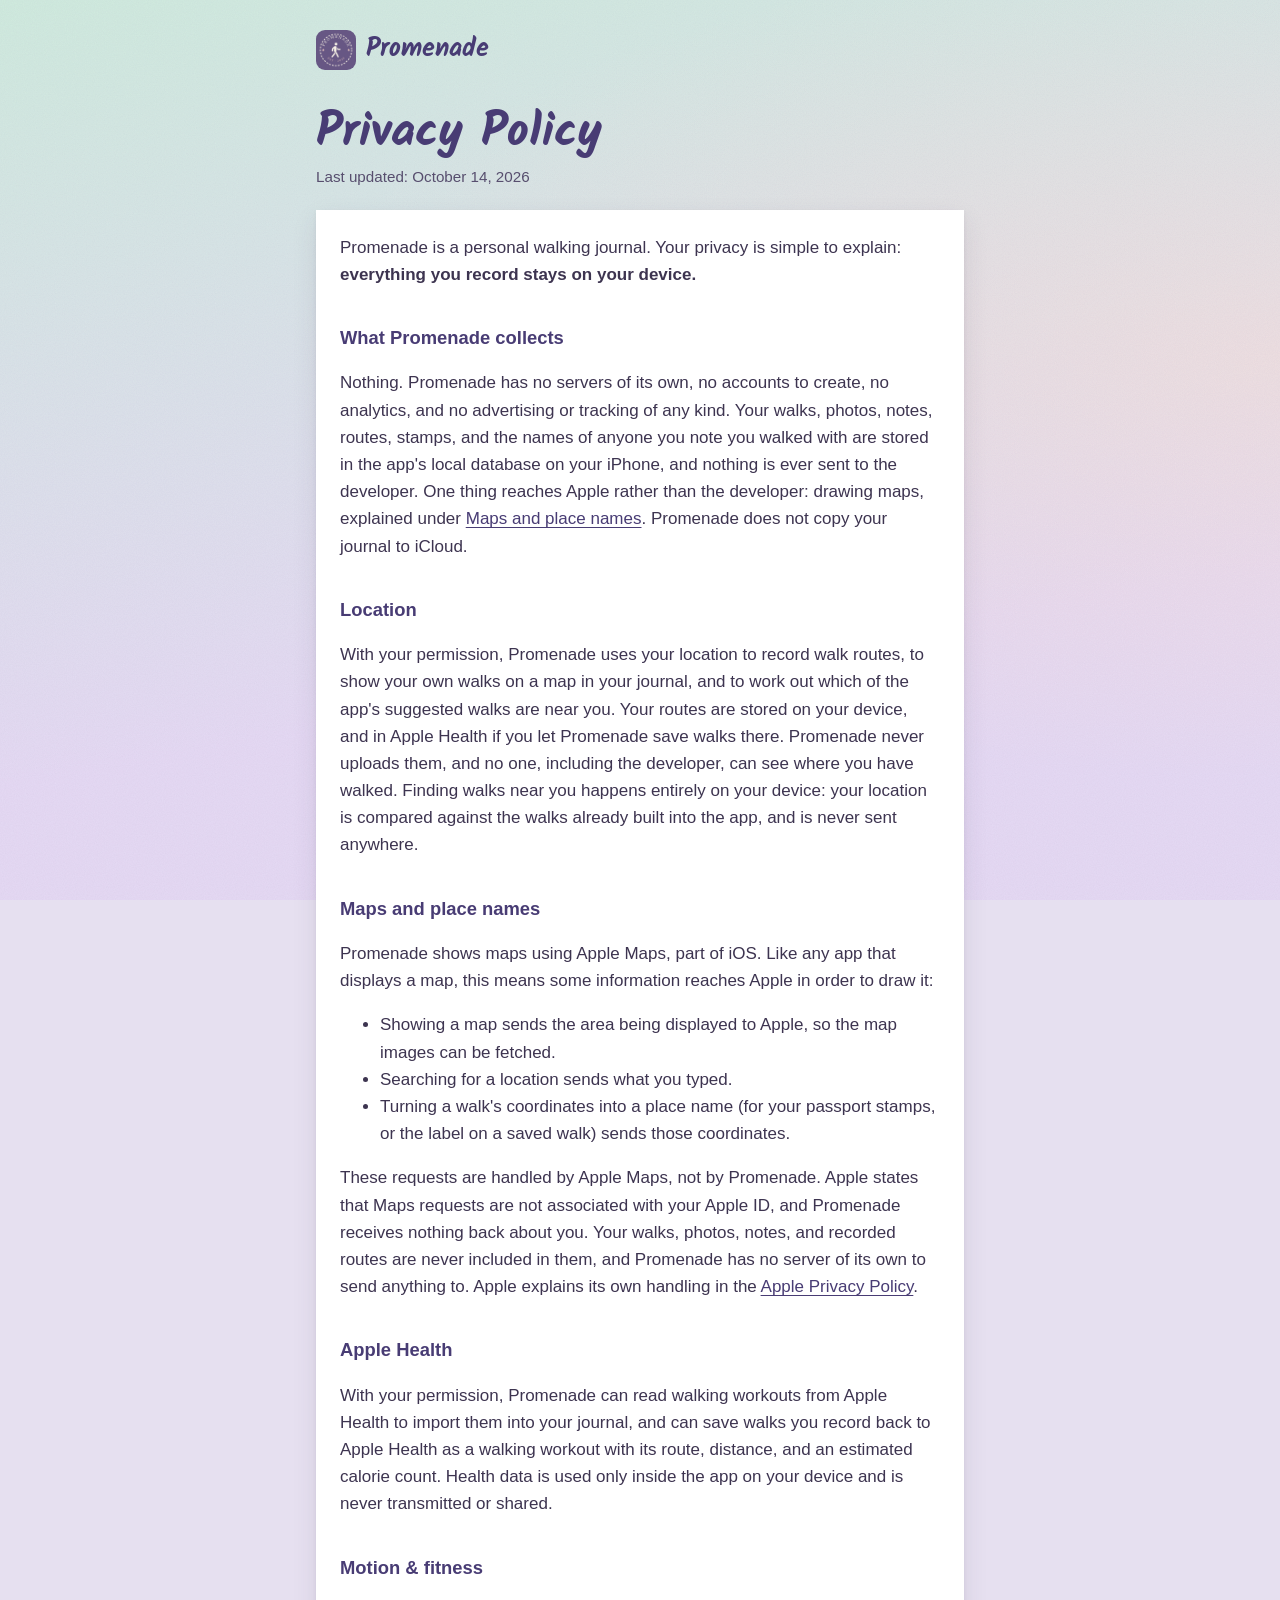
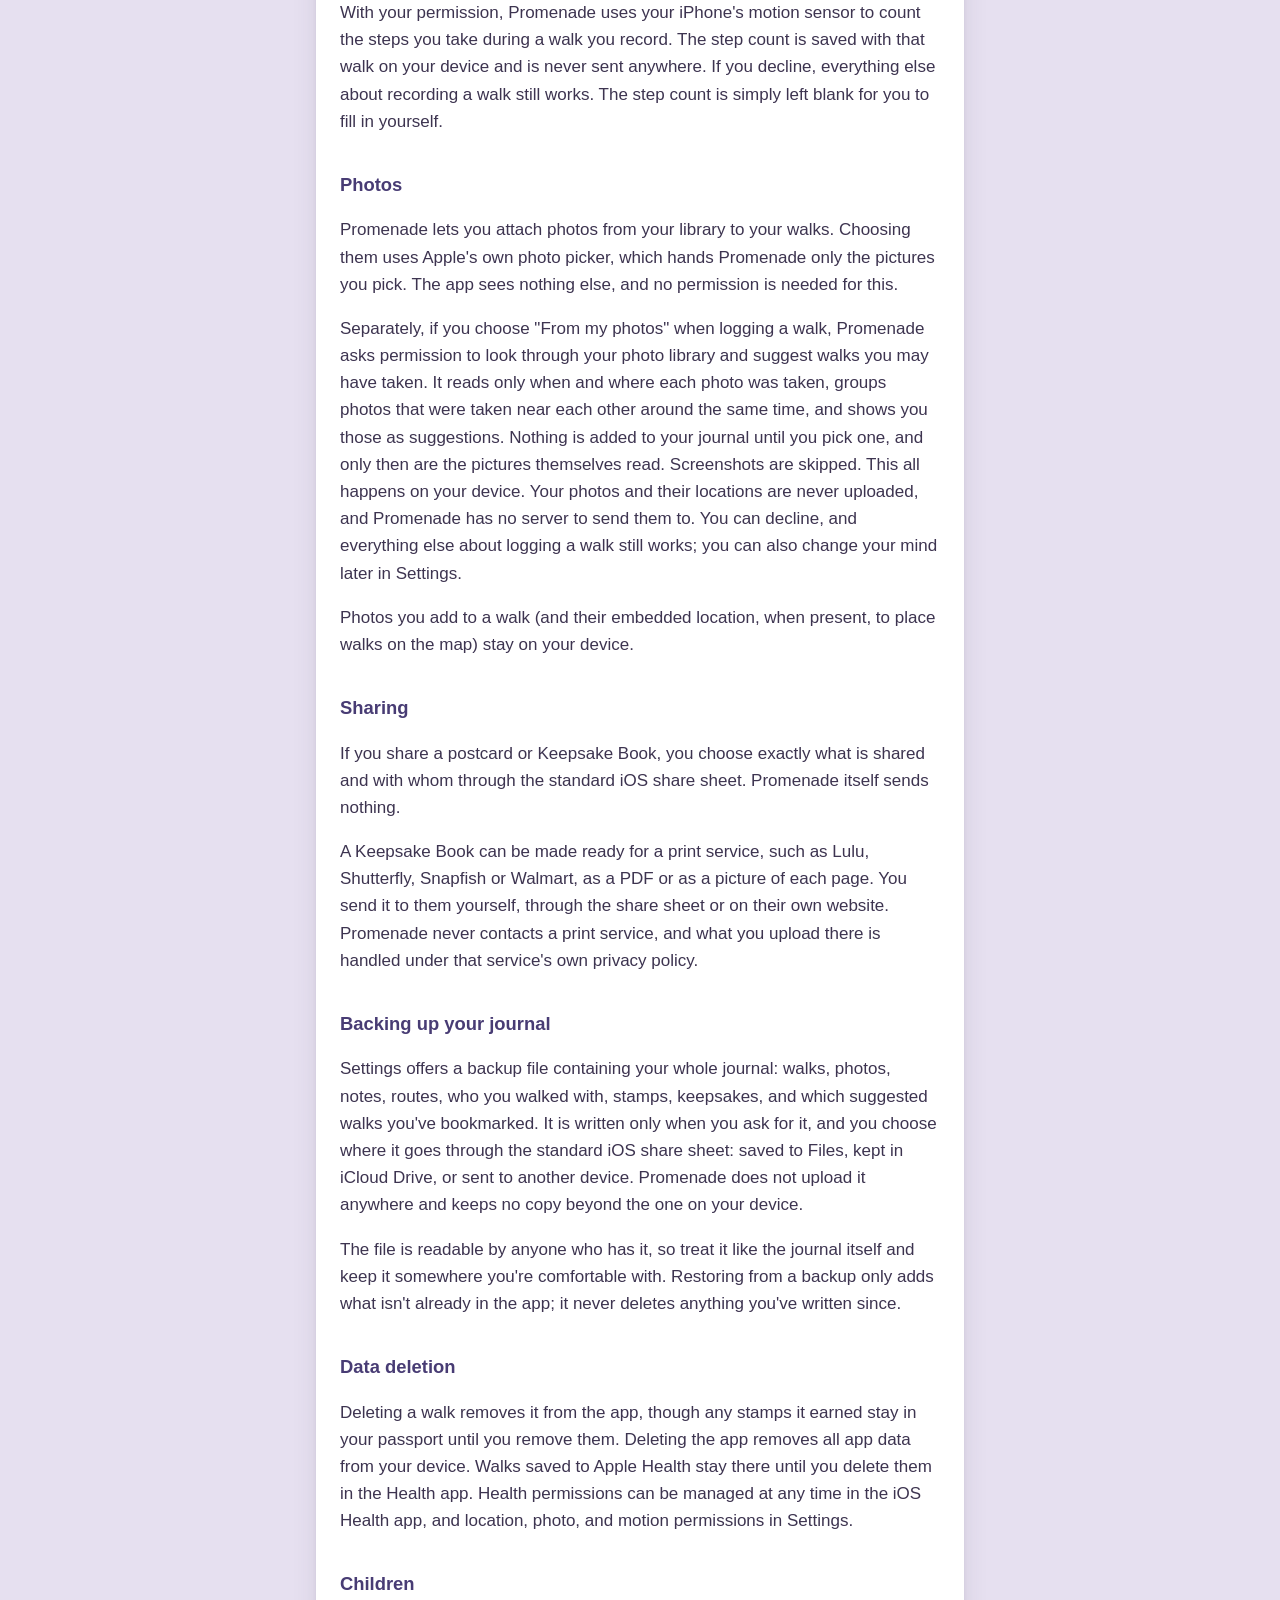
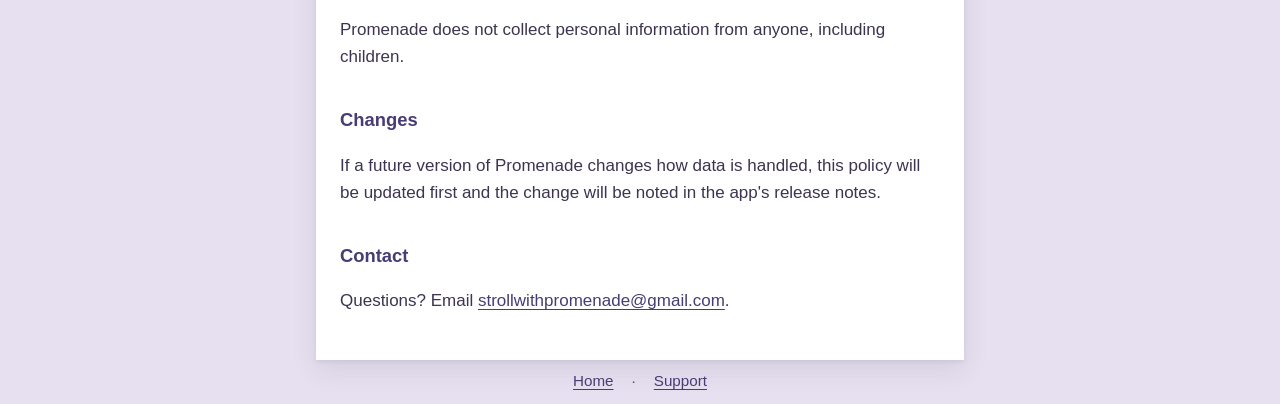
==== privacy/index.html @ f05327c7 "Add files via upload" ====
<!DOCTYPE html>
<html lang="en">
<head>
<meta charset="utf-8">
<meta name="viewport" content="width=device-width, initial-scale=1">
<title>Promenade Privacy Policy</title>
<link rel="icon" href="../assets/favicon.png">
<link rel="apple-touch-icon" href="../assets/apple-touch-icon.png">
<link rel="stylesheet" href="../assets/style.css">
</head>
<body>
<header class="wrap narrow top">
  <a class="home-link" href="../"><img src="../assets/icon.png" alt="">Promenade</a>
</header>

<main class="wrap narrow page">
<h1>Privacy Policy</h1>
<p class="updated">Last updated: October 14, 2026</p>

<div class="sheet">

<p>Promenade is a personal walking journal. Your privacy is simple to explain: <strong>everything you record stays on your device.</strong></p>

<h2>What Promenade collects</h2>
<p>Nothing. Promenade has no servers of its own, no accounts to create, no analytics, and no advertising or tracking of any kind. Your walks, photos, notes, routes, stamps, and the names of anyone you note you walked with are stored in the app's local database on your iPhone, and nothing is ever sent to the developer. One thing reaches Apple rather than the developer: drawing maps, explained under <a href="#maps">Maps and place names</a>. Promenade does not copy your journal to iCloud.</p>

<h2>Location</h2>
<p>With your permission, Promenade uses your location to record walk routes, to show your own walks on a map in your journal, and to work out which of the app's suggested walks are near you. Your routes are stored on your device, and in Apple Health if you let Promenade save walks there. Promenade never uploads them, and no one, including the developer, can see where you have walked. Finding walks near you happens entirely on your device: your location is compared against the walks already built into the app, and is never sent anywhere.</p>

<h2 id="maps">Maps and place names</h2>
<p>Promenade shows maps using Apple Maps, part of iOS. Like any app that displays a map, this means some information reaches Apple in order to draw it:</p>
<ul>
  <li>Showing a map sends the area being displayed to Apple, so the map images can be fetched.</li>
  <li>Searching for a location sends what you typed.</li>
  <li>Turning a walk's coordinates into a place name (for your passport stamps, or the label on a saved walk) sends those coordinates.</li>
</ul>
<p>These requests are handled by Apple Maps, not by Promenade. Apple states that Maps requests are not associated with your Apple ID, and Promenade receives nothing back about you. Your walks, photos, notes, and recorded routes are never included in them, and Promenade has no server of its own to send anything to. Apple explains its own handling in the <a href="https://www.apple.com/legal/privacy/">Apple Privacy Policy</a>.</p>

<h2>Apple Health</h2>
<p>With your permission, Promenade can read walking workouts from Apple Health to import them into your journal, and can save walks you record back to Apple Health as a walking workout with its route, distance, and an estimated calorie count. Health data is used only inside the app on your device and is never transmitted or shared.</p>

<h2>Motion &amp; fitness</h2>
<p>With your permission, Promenade uses your iPhone's motion sensor to count the steps you take during a walk you record. The step count is saved with that walk on your device and is never sent anywhere. If you decline, everything else about recording a walk still works. The step count is simply left blank for you to fill in yourself.</p>

<h2>Photos</h2>
<p>Promenade lets you attach photos from your library to your walks. Choosing them uses Apple's own photo picker, which hands Promenade only the pictures you pick. The app sees nothing else, and no permission is needed for this.</p>
<p>Separately, if you choose "From my photos" when logging a walk, Promenade asks permission to look through your photo library and suggest walks you may have taken. It reads only when and where each photo was taken, groups photos that were taken near each other around the same time, and shows you those as suggestions. Nothing is added to your journal until you pick one, and only then are the pictures themselves read. Screenshots are skipped. This all happens on your device. Your photos and their locations are never uploaded, and Promenade has no server to send them to. You can decline, and everything else about logging a walk still works; you can also change your mind later in Settings.</p>
<p>Photos you add to a walk (and their embedded location, when present, to place walks on the map) stay on your device.</p>

<h2>Sharing</h2>
<p>If you share a postcard or Keepsake Book, you choose exactly what is shared and with whom through the standard iOS share sheet. Promenade itself sends nothing.</p>
<p>A Keepsake Book can be made ready for a print service, such as Lulu, Shutterfly, Snapfish or Walmart, as a PDF or as a picture of each page. You send it to them yourself, through the share sheet or on their own website. Promenade never contacts a print service, and what you upload there is handled under that service's own privacy policy.</p>

<h2>Backing up your journal</h2>
<p>Settings offers a backup file containing your whole journal: walks, photos, notes, routes, who you walked with, stamps, keepsakes, and which suggested walks you've bookmarked. It is written only when you ask for it, and you choose where it goes through the standard iOS share sheet: saved to Files, kept in iCloud Drive, or sent to another device. Promenade does not upload it anywhere and keeps no copy beyond the one on your device.</p>
<p>The file is readable by anyone who has it, so treat it like the journal itself and keep it somewhere you're comfortable with. Restoring from a backup only adds what isn't already in the app; it never deletes anything you've written since.</p>

<h2>Data deletion</h2>
<p>Deleting a walk removes it from the app, though any stamps it earned stay in your passport until you remove them. Deleting the app removes all app data from your device. Walks saved to Apple Health stay there until you delete them in the Health app. Health permissions can be managed at any time in the iOS Health app, and location, photo, and motion permissions in Settings.</p>

<h2>Children</h2>
<p>Promenade does not collect personal information from anyone, including children.</p>

<h2>Changes</h2>
<p>If a future version of Promenade changes how data is handled, this policy will be updated first and the change will be noted in the app's release notes.</p>

<h2>Contact</h2>
<p>Questions? Email <a href="mailto:strollwithpromenade@gmail.com">strollwithpromenade@gmail.com</a>.</p>
</div>
</main>

<footer class="wrap">
  <nav aria-label="Site">
    <a href="../">Home</a><span aria-hidden="true">·</span><a href="../support/">Support</a>
  </nav>
</footer>
</body>
</html>
---- assets/style.css ----
/* Promenade site. Colors come from the Grain Gradient theme in
   ArtSources/themes.py; Kalam for titles, the system font for everything else,
   the same split the app uses. */

@font-face {
  font-family: "Kalam";
  src: url("Kalam-Bold.ttf") format("truetype");
  font-weight: 700;
  font-display: swap;
}

:root {
  --ink: #483c74;
  --text: #3d3450;
  --muted: #574e6e;
  --card: #ffffff;
  --tape: rgba(240, 200, 180, 0.9);
  --line: rgba(72, 60, 116, 0.18);
}

* { box-sizing: border-box; }

html { -webkit-text-size-adjust: 100%; }

body {
  margin: 0;
  min-height: 100vh;
  color: var(--text);
  font: 17px/1.6 -apple-system, BlinkMacSystemFont, "SF Pro Text", "Helvetica Neue", Arial, sans-serif;
  background-color: #e6e0f0;
  background-image:
    radial-gradient(ellipse at 100% 40%, rgba(250, 224, 214, 0.55), transparent 55%),
    linear-gradient(170deg, #d0ecde 0%, #e6daf4 70%);
  background-attachment: fixed;
}

/* Film grain, like the app's page. */
body::before {
  content: "";
  position: fixed;
  inset: 0;
  pointer-events: none;
  opacity: 0.16;
  background-image: url("data:image/svg+xml,%3Csvg xmlns='http://www.w3.org/2000/svg' width='160' height='160'%3E%3Cfilter id='n'%3E%3CfeTurbulence type='fractalNoise' baseFrequency='0.9' numOctaves='2' stitchTiles='stitch'/%3E%3CfeColorMatrix values='0 0 0 0 0.28 0 0 0 0 0.24 0 0 0 0 0.45 0 0 0 0.55 0'/%3E%3C/filter%3E%3Crect width='100%25' height='100%25' filter='url(%23n)'/%3E%3C/svg%3E");
}

a { color: var(--ink); text-underline-offset: 3px; }
a:hover { text-decoration-thickness: 2px; }

.kalam { font-family: "Kalam", "Bradley Hand", cursive; font-weight: 700; }

main, header, footer { position: relative; }

.wrap { max-width: 960px; margin: 0 auto; padding: 0 16px; }
.narrow { max-width: 680px; }

/* Home */

.hero { text-align: center; padding: 56px 0 8px; }
.hero img {
  width: 116px; height: 116px;
  border-radius: 26px;
  box-shadow: 0 6px 18px rgba(72, 60, 116, 0.25);
}
.hero h1 {
  font-family: "Kalam", cursive; font-weight: 700;
  color: var(--ink);
  font-size: clamp(3rem, 9vw, 4.5rem);
  line-height: 1.1;
  margin: 18px 0 0;
}
.tagline {
  font-family: "Kalam", cursive; font-weight: 700;
  color: var(--muted);
  font-size: 1.35rem;
  margin: 2px 0 0;
}
.lead { font-size: 1.25rem; margin: 22px 0 0; }

.features {
  display: grid;
  grid-template-columns: 1fr;
  gap: 40px;
  padding: 48px 0 16px;
}
@media (min-width: 720px) {
  .features { grid-template-columns: 1fr 1fr; gap: 48px 40px; }
}

.card {
  position: relative;
  background: var(--card);
  padding: 12px 12px 22px;
  box-shadow: 0 2px 4px rgba(61, 52, 80, 0.08), 0 10px 24px rgba(61, 52, 80, 0.12);
  transform: rotate(-1.2deg);
}
.card:nth-child(even) { transform: rotate(1deg); }
/* Washi tape across the top edge. */
.card::before {
  content: "";
  position: absolute;
  top: -11px; left: 50%;
  width: 96px; height: 24px;
  margin-left: -48px;
  background: var(--tape);
  transform: rotate(-3deg);
  box-shadow: 0 1px 2px rgba(61, 52, 80, 0.12);
}
.card:nth-child(even)::before { transform: rotate(4deg); }
.card img { display: block; width: 100%; height: auto; }
.card h2 {
  font-family: "Kalam", cursive; font-weight: 700;
  color: var(--ink);
  font-size: 1.7rem;
  line-height: 1.2;
  margin: 16px 6px 4px;
}
.card p { margin: 0 6px; }

.promise { text-align: center; padding: 40px 0 8px; }
.promise blockquote {
  font-family: "Kalam", cursive; font-weight: 700;
  color: var(--ink);
  font-size: clamp(1.5rem, 4.5vw, 2rem);
  line-height: 1.35;
  margin: 0;
}
.promise p { margin: 18px 0 0; }
.promise blockquote span { display: inline-block; }

.soon {
  display: inline-block;
  margin-top: 26px;
  padding: 10px 22px;
  border: 1.5px solid var(--ink);
  border-radius: 999px;
  color: var(--ink);
  font-weight: 600;
}

/* Inner pages */

.top { padding-top: 28px; }
.home-link {
  display: inline-flex; align-items: center; gap: 10px;
  min-height: 44px;
  text-decoration: none;
  font-family: "Kalam", cursive; font-weight: 700;
  font-size: 1.6rem;
  color: var(--ink);
}
.home-link img { width: 40px; height: 40px; border-radius: 9px; }

.page h1 {
  font-family: "Kalam", cursive; font-weight: 700;
  color: var(--ink);
  font-size: clamp(2.4rem, 7vw, 3rem);
  line-height: 1.15;
  margin: 28px 0 4px;
}
.page h2 { color: var(--ink); font-size: 1.15rem; margin: 1.9em 0 0.3em; }
.page p, .page li { max-width: 68ch; }
.updated { color: var(--muted); font-size: 0.95rem; margin-top: 0; }

.sheet {
  background: var(--card);
  padding: 24px 24px 28px;
  margin-top: 20px;
  box-shadow: 0 2px 4px rgba(61, 52, 80, 0.08), 0 10px 24px rgba(61, 52, 80, 0.10);
}
.sheet > :first-child { margin-top: 0; }
.email { font-size: 1.15rem; font-weight: 600; word-break: break-word; }

/* Footer */

footer { padding: 56px 0 40px; text-align: center; font-size: 0.95rem; }
footer nav { display: flex; justify-content: center; gap: 8px; flex-wrap: wrap; }
footer nav a {
  display: inline-flex; align-items: center;
  min-height: 44px; padding: 0 10px;
}
footer nav span { align-self: center; color: var(--muted); }
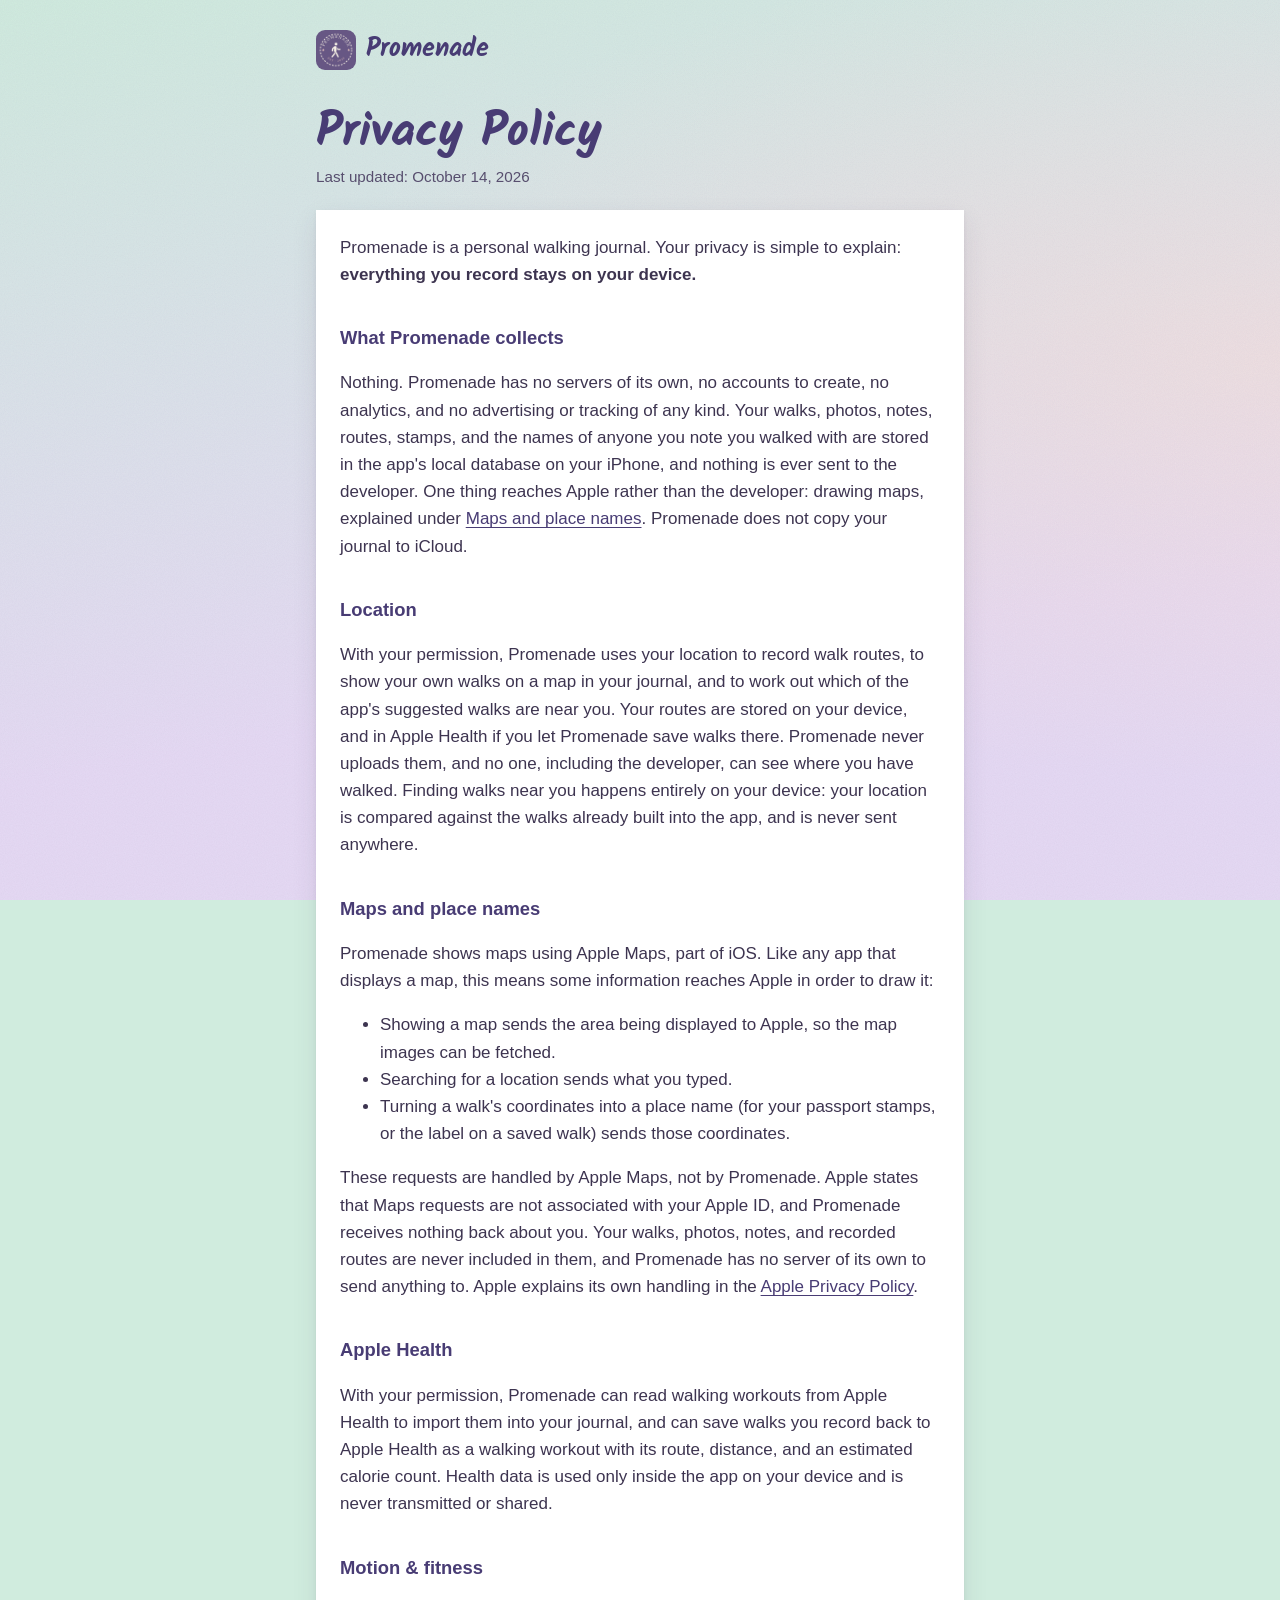
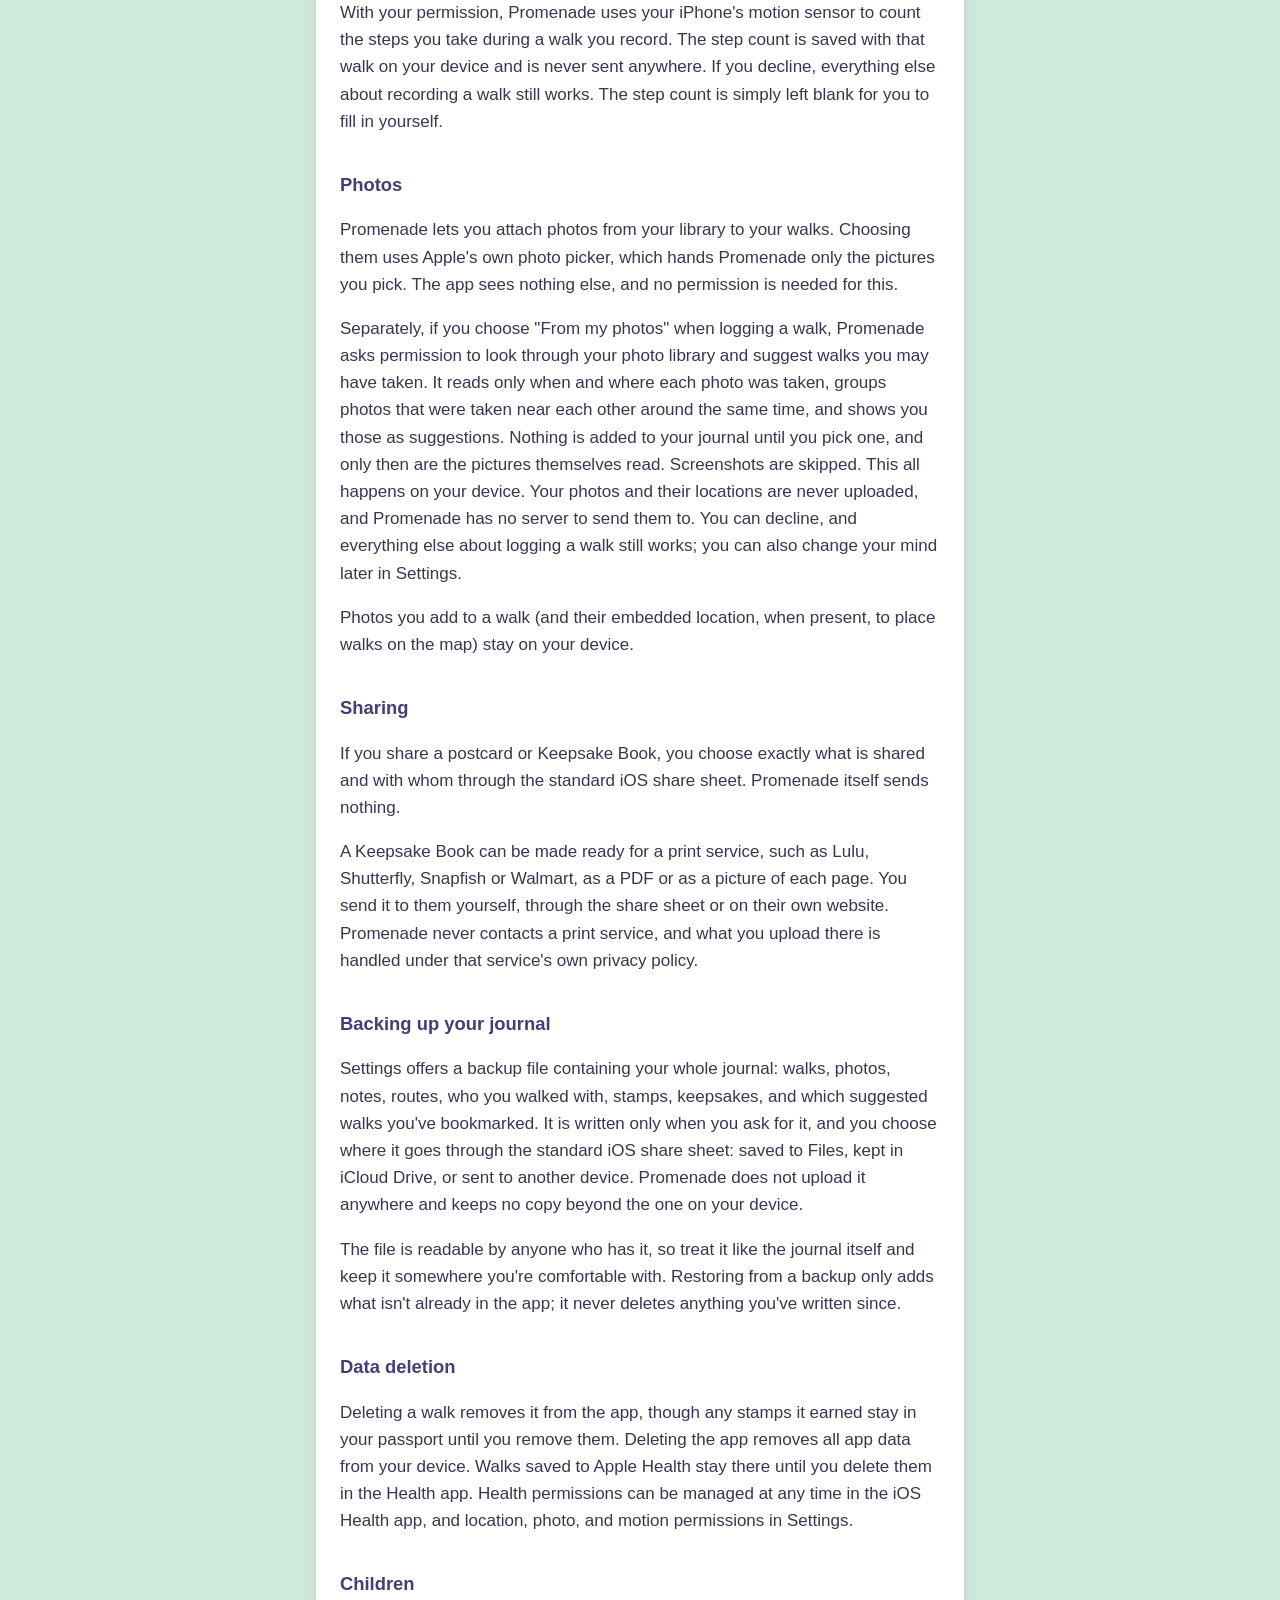
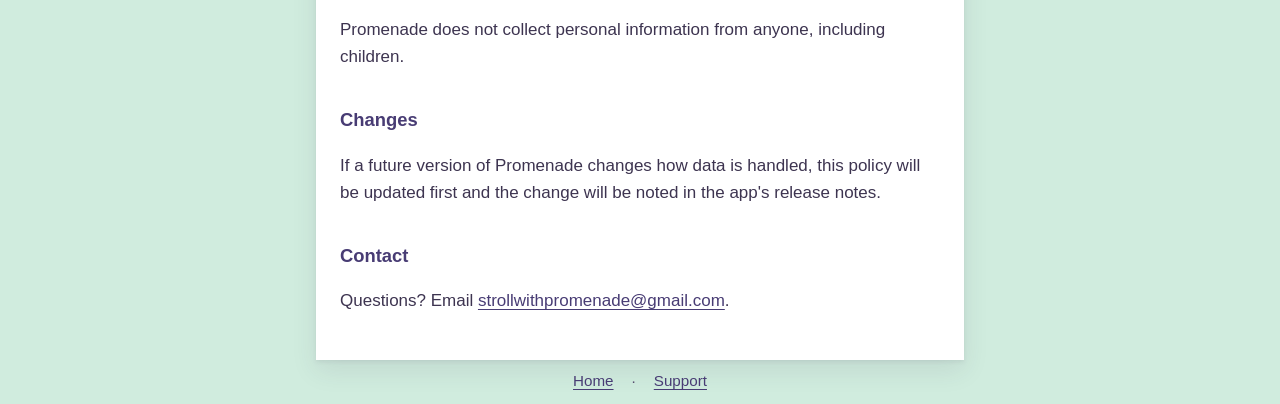
==== commit d761d6f6: "Add files via upload" ====
--- a/privacy/index.html
+++ b/privacy/index.html
@@ -3,6 +3,7 @@
 <head>
 <meta charset="utf-8">
 <meta name="viewport" content="width=device-width, initial-scale=1">
+<meta name="theme-color" content="#d0ecde">
 <title>Promenade Privacy Policy</title>
 <link rel="icon" href="../assets/favicon.png">
 <link rel="apple-touch-icon" href="../assets/apple-touch-icon.png">
--- a/assets/style.css
+++ b/assets/style.css
@@ -27,7 +27,7 @@
   min-height: 100vh;
   color: var(--text);
   font: 17px/1.6 -apple-system, BlinkMacSystemFont, "SF Pro Text", "Helvetica Neue", Arial, sans-serif;
-  background-color: #e6e0f0;
+  background-color: #d0ecde;
   background-image:
     radial-gradient(ellipse at 100% 40%, rgba(250, 224, 214, 0.55), transparent 55%),
     linear-gradient(170deg, #d0ecde 0%, #e6daf4 70%);
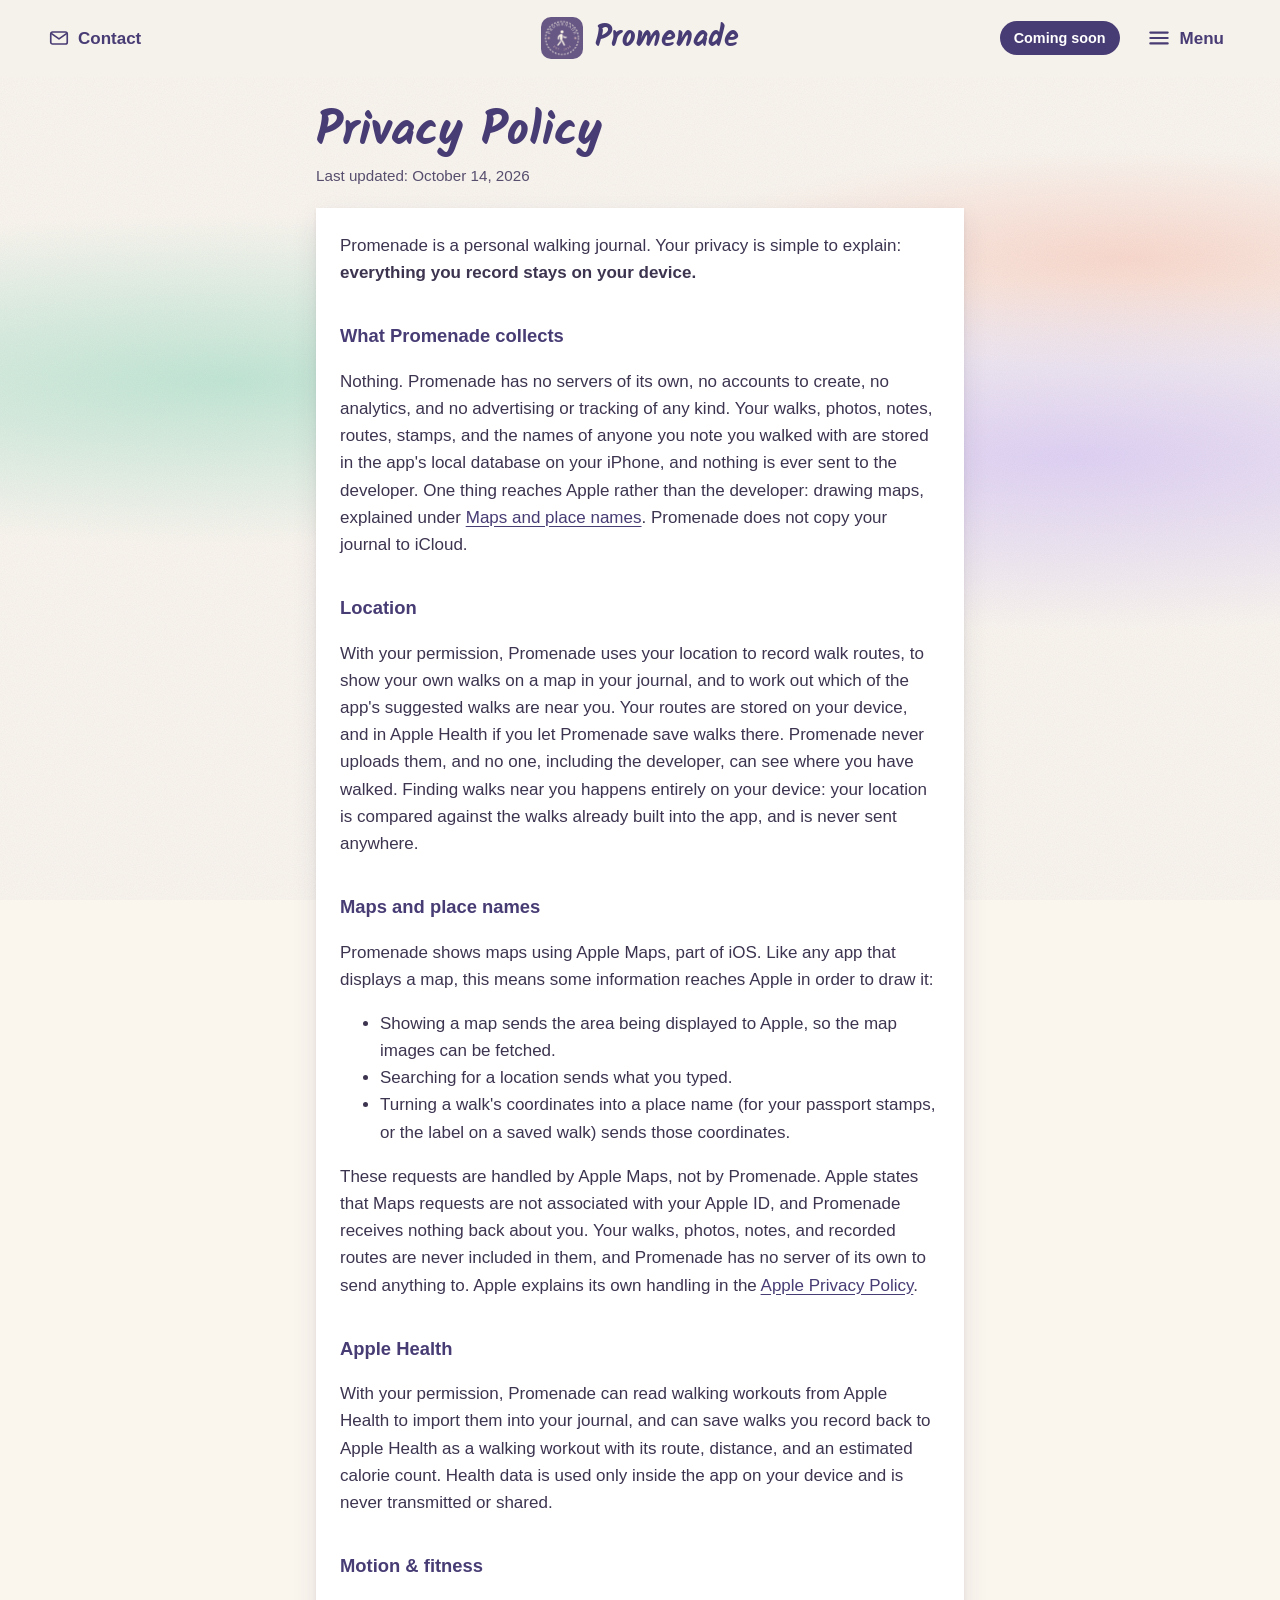
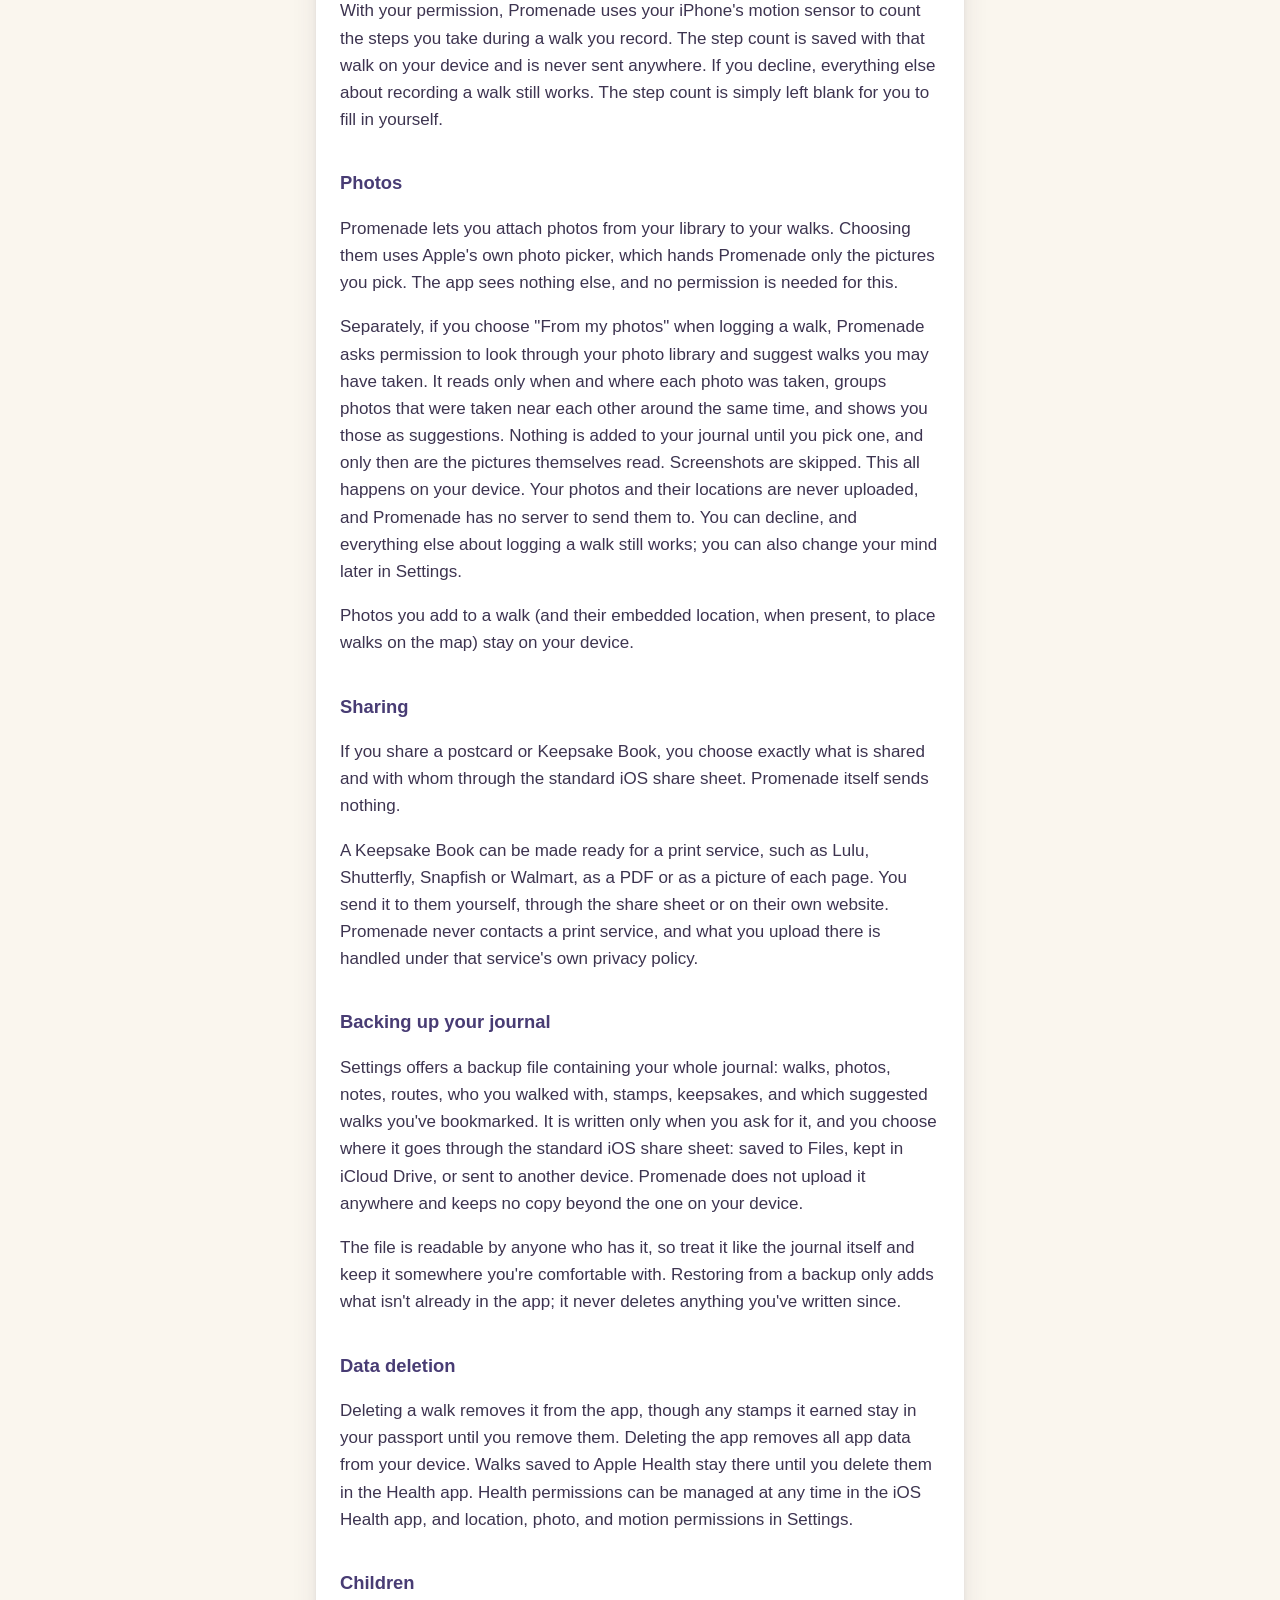
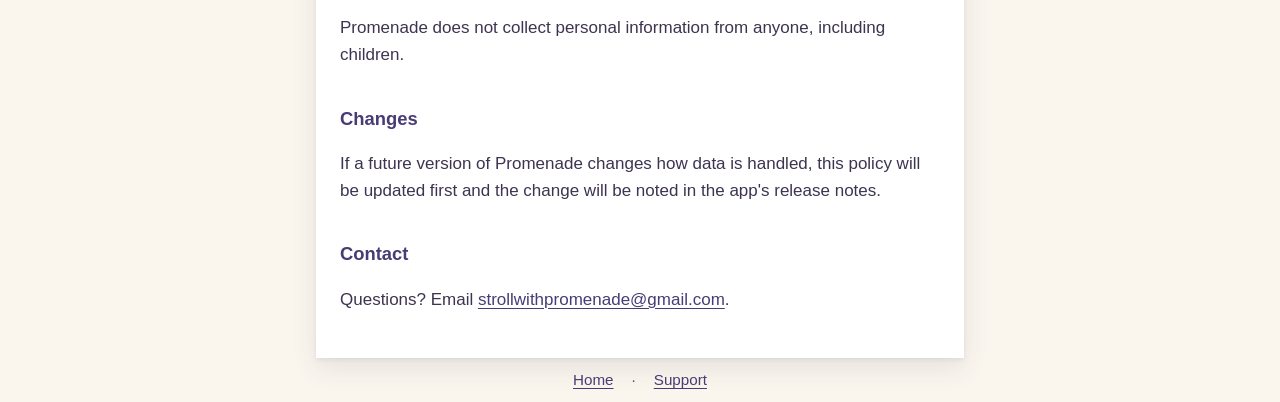
==== commit 0cb74193: "Add files via upload" ====
--- a/privacy/index.html
+++ b/privacy/index.html
@@ -3,16 +3,37 @@
 <head>
 <meta charset="utf-8">
 <meta name="viewport" content="width=device-width, initial-scale=1">
-<meta name="theme-color" content="#d0ecde">
+<meta name="theme-color" content="#f5f1eb">
 <title>Promenade Privacy Policy</title>
 <link rel="icon" href="../assets/favicon.png">
 <link rel="apple-touch-icon" href="../assets/apple-touch-icon.png">
-<link rel="stylesheet" href="../assets/style.css">
+<link rel="stylesheet" href="../assets/style.css?v=3">
 </head>
 <body>
-<header class="wrap narrow top">
-  <a class="home-link" href="../"><img src="../assets/icon.png" alt="">Promenade</a>
+<header class="bar">
+  <div class="bar-inner">
+    <a class="bar-contact" href="../support/">
+      <svg viewBox="0 0 24 24" aria-hidden="true"><rect x="3" y="5.5" width="18" height="13" rx="2"/><path d="M3.5 7l8.5 6 8.5-6"/></svg>
+      Contact
+    </a>
+    <a class="home-link" href="../"><img src="../assets/icon.png" alt="">Promenade</a>
+    <div class="bar-right">
+      <span class="pill">Coming soon</span>
+      <button class="menu-btn" type="button" aria-expanded="false" aria-controls="menu" aria-label="Menu">
+        <svg class="icon-open" viewBox="0 0 24 24" aria-hidden="true"><path d="M4 7h16M4 12h16M4 17h16"/></svg>
+        <svg class="icon-close" viewBox="0 0 24 24" aria-hidden="true"><path d="M6 6l12 12M18 6L6 18"/></svg>
+        <span class="menu-label" aria-hidden="true">Menu</span>
+      </button>
+    </div>
+  </div>
 </header>
+<div id="menu" class="menu" hidden>
+  <nav aria-label="Menu">
+    <a href="../">Home</a>
+    <a href="../privacy/">Privacy policy</a>
+    <a href="../support/">Support</a>
+  </nav>
+</div>
 
 <main class="wrap narrow page">
 <h1>Privacy Policy</h1>
@@ -75,5 +96,6 @@
     <a href="../">Home</a><span aria-hidden="true">·</span><a href="../support/">Support</a>
   </nav>
 </footer>
+<script src="../assets/site.js?v=3" defer></script>
 </body>
 </html>
--- a/assets/style.css
+++ b/assets/style.css
@@ -16,6 +16,12 @@
   --card: #ffffff;
   --tape: rgba(240, 200, 180, 0.9);
   --line: rgba(72, 60, 116, 0.18);
+  --mint: #faf6ee;
+  /* Held at plain mint for the first 96px so the sticky title bar, which
+     Safari needs to be one solid colour, sits on matching page. */
+  --page:
+    radial-gradient(ellipse at 100% 60%, rgba(250, 224, 214, 0.55), transparent 50%),
+    linear-gradient(180deg, var(--mint) 0, var(--mint) 96px, #e6daf4 75%);
 }
 
 * { box-sizing: border-box; }
@@ -23,15 +29,27 @@
 html { -webkit-text-size-adjust: 100%; }
 
 body {
+  position: relative;
   margin: 0;
   min-height: 100vh;
   color: var(--text);
   font: 17px/1.6 -apple-system, BlinkMacSystemFont, "SF Pro Text", "Helvetica Neue", Arial, sans-serif;
-  background-color: #d0ecde;
-  background-image:
-    radial-gradient(ellipse at 100% 40%, rgba(250, 224, 214, 0.55), transparent 55%),
-    linear-gradient(170deg, #d0ecde 0%, #e6daf4 70%);
-  background-attachment: fixed;
+  background-color: #faf6ee;
+}
+
+/* The page's colour is pinned to the screen, so the sticky title bar can
+   carry the same slice of it and vanish into the page. iPhone Safari ignores
+   background-attachment: fixed, hence a fixed layer instead. */
+body::after {
+  content: "";
+  position: absolute;
+  top: 0; left: 0; right: 0;
+  height: 760px;
+  z-index: -1;
+  background:
+    radial-gradient(ellipse 80% 30% at 18% 50%, rgba(190, 230, 210, 0.95), transparent 72%),
+    radial-gradient(ellipse 80% 32% at 84% 60%, rgba(222, 208, 244, 0.95), transparent 72%),
+    radial-gradient(ellipse 50% 20% at 88% 34%, rgba(250, 212, 198, 0.85), transparent 72%);
 }
 
 /* Film grain, like the app's page. */
@@ -56,66 +74,81 @@
 
 /* Home */
 
-.hero { text-align: center; padding: 56px 0 8px; }
-.hero img {
-  width: 116px; height: 116px;
-  border-radius: 26px;
-  box-shadow: 0 6px 18px rgba(72, 60, 116, 0.25);
+.hero {
+  display: grid;
+  gap: 36px;
+  justify-items: center;
+  text-align: center;
+  padding: 36px 0 8px;
+}
+@media (min-width: 820px) {
+  .hero { padding-top: 64px; gap: 44px; }
+  .phone { width: 300px; }
 }
 .hero h1 {
   font-family: "Kalam", cursive; font-weight: 700;
   color: var(--ink);
-  font-size: clamp(3rem, 9vw, 4.5rem);
-  line-height: 1.1;
-  margin: 18px 0 0;
-}
-.tagline {
-  font-family: "Kalam", cursive; font-weight: 700;
-  color: var(--muted);
-  font-size: 1.35rem;
-  margin: 2px 0 0;
-}
-.lead { font-size: 1.25rem; margin: 22px 0 0; }
+  font-size: clamp(2.6rem, 9vw, 4.4rem);
+  line-height: 1.08;
+  text-wrap: balance;
+  margin: 0;
+}
+.lead { font-size: 1.25rem; margin: 18px 0 0; }
+
+/* The app, on a phone. */
+.phone {
+  width: min(250px, 66vw);
+  padding: 6px;
+  border-radius: 40px;
+  background: #3a3350;
+  box-shadow: 0 18px 40px rgba(61, 52, 80, 0.22);
+}
+.phone img { display: block; width: 100%; height: auto; border-radius: 34px; }
 
 .features {
   display: grid;
-  grid-template-columns: 1fr;
-  gap: 40px;
-  padding: 48px 0 16px;
-}
+  gap: 64px;
+  max-width: 820px; margin: 0 auto;
+  padding: 72px 0 16px;
+}
+
+/* Each postcard beside its words, swapping sides down the page. */
+.card { display: grid; gap: 22px; text-align: center; }
+.card .pc { position: relative; justify-self: center; width: min(360px, 88%); }
+/* The postcard art has a soft paper margin with rounded corners round it.
+   Cropping to just inside the card gives every postcard a clean edge. */
+.card .crop {
+  display: block; aspect-ratio: 653 / 443; overflow: hidden;
+  border-radius: 3px;
+  box-shadow: 0 1px 2px rgba(61, 52, 80, 0.12), 0 10px 24px rgba(61, 52, 80, 0.16);
+  transform: rotate(-2deg);
+}
+.card:nth-of-type(even) .crop { transform: rotate(1.8deg); }
+.card .crop img {
+  display: block; width: 110.26%; max-width: none; height: auto;
+  margin: -5.054% 0 0 -5.054%;
+}
+.card .pc::before {
+  content: "";
+  position: absolute; z-index: 1;
+  top: -10px; left: 50%;
+  width: 76px; height: 20px; margin-left: -38px;
+  background: var(--tape);
+  transform: rotate(-4deg);
+}
+.card h2 {
+  font-family: "Kalam", cursive; font-weight: 700;
+  color: var(--ink);
+  font-size: 1.9rem; line-height: 1.2;
+  margin: 0 0 6px;
+}
+.card p { margin: 0 auto; max-width: 34ch; font-size: 1.05rem; }
 @media (min-width: 720px) {
-  .features { grid-template-columns: 1fr 1fr; gap: 48px 40px; }
-}
-
-.card {
-  position: relative;
-  background: var(--card);
-  padding: 12px 12px 22px;
-  box-shadow: 0 2px 4px rgba(61, 52, 80, 0.08), 0 10px 24px rgba(61, 52, 80, 0.12);
-  transform: rotate(-1.2deg);
-}
-.card:nth-child(even) { transform: rotate(1deg); }
-/* Washi tape across the top edge. */
-.card::before {
-  content: "";
-  position: absolute;
-  top: -11px; left: 50%;
-  width: 96px; height: 24px;
-  margin-left: -48px;
-  background: var(--tape);
-  transform: rotate(-3deg);
-  box-shadow: 0 1px 2px rgba(61, 52, 80, 0.12);
-}
-.card:nth-child(even)::before { transform: rotate(4deg); }
-.card img { display: block; width: 100%; height: auto; }
-.card h2 {
-  font-family: "Kalam", cursive; font-weight: 700;
-  color: var(--ink);
-  font-size: 1.7rem;
-  line-height: 1.2;
-  margin: 16px 6px 4px;
-}
-.card p { margin: 0 6px; }
+  .card { grid-template-columns: 1fr 1fr; align-items: center; gap: 48px; text-align: left; }
+  .card:nth-of-type(even) .pc { order: 2; }
+  .card .pc { width: 100%; }
+  .card p { margin: 0; }
+}
 
 .promise { text-align: center; padding: 40px 0 8px; }
 .promise blockquote {
@@ -140,7 +173,87 @@
 
 /* Inner pages */
 
-.top { padding-top: 28px; }
+.bar {
+  position: sticky;
+  top: 0;
+  z-index: 10;
+  /* One solid colour: Safari only fills the strip behind the clock from that. */
+  /* The page's paper as it looks under the grain, which the bar sits above. */
+  background: #f5f1eb;
+}
+.bar-inner {
+  display: flex; align-items: center; gap: 8px;
+  padding: 6px 16px;
+}
+.bar-inner .home-link { margin-right: auto; }
+.bar-right { display: flex; align-items: center; gap: 6px; }
+.bar-contact { display: none; }
+
+.pill {
+  display: inline-flex; align-items: center;
+  min-height: 34px; padding: 0 14px;
+  border-radius: 999px;
+  background: var(--ink); color: #fff;
+  font-size: 0.9rem; font-weight: 600; white-space: nowrap;
+}
+
+.menu-btn {
+  display: inline-flex; align-items: center; justify-content: center; gap: 8px;
+  min-width: 44px; height: 44px; margin-right: -8px; padding: 0 8px;
+  border: 0; background: none; color: var(--ink); cursor: pointer;
+  font: inherit; font-weight: 600;
+}
+.menu-btn svg { width: 26px; height: 26px; fill: none; stroke: currentColor; stroke-width: 2; stroke-linecap: round; }
+.menu-btn .icon-close, .menu-btn[aria-expanded="true"] .icon-open { display: none; }
+.menu-btn[aria-expanded="true"] .icon-close { display: block; }
+.menu-label { display: none; }
+
+/* On wider screens the bar spans the whole window in three parts, like a
+   storefront: Contact on the left, the name in the middle, Menu on the right. */
+@media (min-width: 720px) {
+  .bar-inner {
+    display: grid; grid-template-columns: 1fr auto 1fr;
+    padding: 14px 48px;
+  }
+  .bar-inner .home-link { margin: 0; font-size: 1.9rem; gap: 12px; }
+  .bar-inner .home-link img { width: 42px; height: 42px; border-radius: 10px; }
+  .bar-contact {
+    display: inline-flex; align-items: center; gap: 8px; justify-self: start;
+    min-height: 44px;
+    color: var(--ink); font-weight: 600; text-decoration: none;
+  }
+  .bar-contact:hover { text-decoration: underline; }
+  .bar-contact svg { width: 22px; height: 22px; fill: none; stroke: currentColor; stroke-width: 1.8; stroke-linejoin: round; }
+  .bar-right { justify-self: end; gap: 18px; }
+  .menu-label { display: inline; }
+  .menu-btn { margin-right: 0; }
+}
+
+/* The menu: a sheet of paper torn off the top of the page, like the app's
+   panels. Only used on phones; the links sit in the bar on wider screens. */
+.menu {
+  position: fixed; left: 0; right: 0; top: 56px;
+  z-index: 9;
+  filter: drop-shadow(0 10px 14px rgba(61, 52, 80, 0.18));
+}
+.menu nav {
+  display: flex; flex-direction: column;
+  padding: 8px 16px 34px;
+  background: #fbf8f2;
+  clip-path: polygon(0 0, 100% 0, 100.0% calc(100% - 2.9px), 97.0% calc(100% - 5.9px), 94.3% calc(100% - 4.8px), 90.7% calc(100% - 0.5px), 86.7% calc(100% - 0.3px), 82.9% calc(100% - 0.6px), 80.1% calc(100% - 3.8px), 75.2% calc(100% - 1.1px), 72.0% calc(100% - 5.6px), 66.6% calc(100% - 5.2px), 63.0% calc(100% - 8.8px), 60.3% calc(100% - 7.7px), 56.9% calc(100% - 1.3px), 54.1% calc(100% - 2.8px), 49.1% calc(100% - 1.6px), 44.9% calc(100% - 5.8px), 41.3% calc(100% - 4.9px), 38.6% calc(100% - 0.5px), 35.5% calc(100% - 6.1px), 31.7% calc(100% - 2.8px), 27.4% calc(100% - 4.1px), 24.0% calc(100% - 7.1px), 19.4% calc(100% - 2.2px), 15.2% calc(100% - 4.7px), 10.1% calc(100% - 6.6px), 6.7% calc(100% - 8.8px), 3.9% calc(100% - 3.8px), 0 calc(100% - 4px));
+}
+.menu a {
+  display: flex; align-items: center;
+  min-height: 56px;
+  font-family: "Kalam", cursive; font-weight: 700;
+  font-size: 1.9rem; color: var(--ink); text-decoration: none;
+  border-bottom: 1px dashed var(--line);
+}
+.menu a:last-child { border-bottom: 0; }
+@media (min-width: 720px) {
+  .menu { top: 72px; left: auto; right: 28px; width: 340px; }
+  .menu nav { padding: 12px 28px 40px; }
+}
 .home-link {
   display: inline-flex; align-items: center; gap: 10px;
   min-height: 44px;
@@ -180,3 +293,55 @@
   min-height: 44px; padding: 0 10px;
 }
 footer nav span { align-self: center; color: var(--muted); }
+
+/* Computer: the postcards sit in a pile. Pointing at it shuffles through them:
+   the top one slides off and tucks under the others, and the words beside it
+   change to match. Nothing moves unless someone points at it or clicks. */
+.pile-next { display: none; }
+@media (min-width: 900px) {
+  .hero {
+    grid-template-columns: 1.1fr 0.9fr; align-items: center;
+    justify-items: start; text-align: left; gap: 24px;
+    padding-top: 40px;
+  }
+  .hero .phone { justify-self: center; width: 260px; transform: rotate(3deg); }
+
+  .features.pile {
+    position: relative; display: grid;
+    grid-template-columns: 440px 1fr; column-gap: 64px; align-items: center;
+    max-width: 880px; padding: 88px 0 24px;
+  }
+  .features.pile .card {
+    grid-area: 1 / 1 / 2 / 3;
+    display: grid; grid-template-columns: 440px 1fr; column-gap: 64px; align-items: center;
+    text-align: left; pointer-events: none;
+  }
+  .features.pile .card .pc { order: 0; width: 100%; transition: transform 0.6s cubic-bezier(.2,.7,.2,1), opacity 0.4s; }
+  .features.pile .card .crop, .features.pile .card:nth-of-type(even) .crop { transform: none; }
+  /* No tape here: these postcards move, so nothing would be holding them. */
+  .features.pile .card .pc::before { display: none; }
+  .features.pile .card .txt { opacity: 0; transform: translateY(8px); transition: opacity 0.4s, transform 0.4s; }
+  .features.pile .card[data-depth="0"] { z-index: 4; }
+  .features.pile .card[data-depth="0"] .txt { opacity: 1; transform: none; transition-delay: 0.15s; }
+  .features.pile .card[data-depth="1"] { z-index: 3; }
+  .features.pile .card[data-depth="1"] .pc { transform: translate(-14px, 10px) rotate(-5deg); }
+  .features.pile .card[data-depth="2"] { z-index: 2; }
+  .features.pile .card[data-depth="2"] .pc { transform: translate(16px, 14px) rotate(4.5deg); }
+  .features.pile .card[data-depth="3"] { z-index: 1; }
+  .features.pile .card[data-depth="3"] .pc { transform: translate(2px, 20px) rotate(-1.5deg); }
+  .features.pile .card.leaving { z-index: 5; }
+  .features.pile .card.leaving .pc { transform: translate(-125%, 30px) rotate(-14deg); opacity: 0; }
+  .features.pile .card.leaving .txt { opacity: 0; transition-delay: 0s; }
+  .features.pile .card .txt h2 { font-size: 2.2rem; }
+  .features.pile .card .txt p { margin: 0; font-size: 1.15rem; max-width: 30ch; }
+
+  .features.pile .pile-next {
+    display: block; position: absolute; z-index: 6;
+    left: 0; top: 88px; width: 440px; aspect-ratio: 653 / 443;
+    border: 0; background: none; cursor: pointer; border-radius: 4px;
+  }
+  .features.pile .pile-next:focus-visible { outline: 2px solid var(--ink); outline-offset: 6px; }
+}
+@media (prefers-reduced-motion: reduce) {
+  .features.pile .card .pc, .features.pile .card .txt { transition: none !important; }
+}
